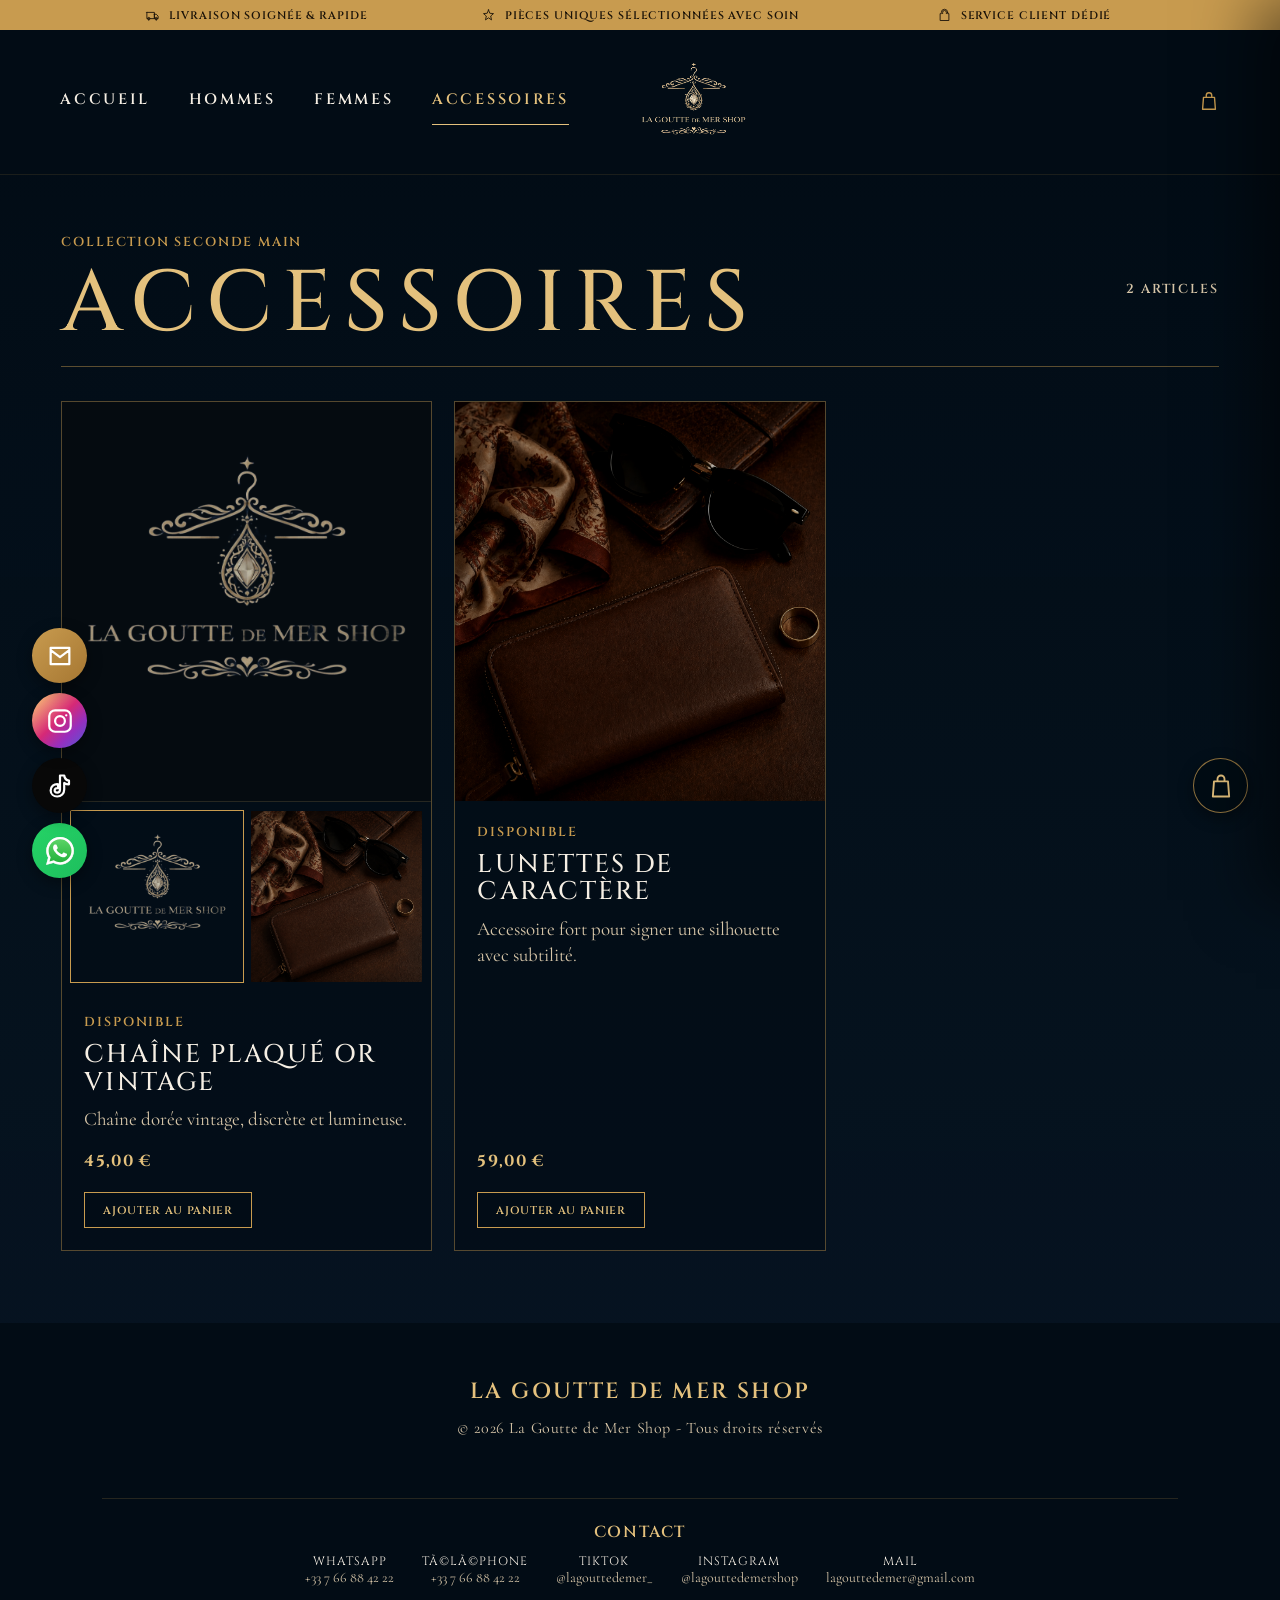
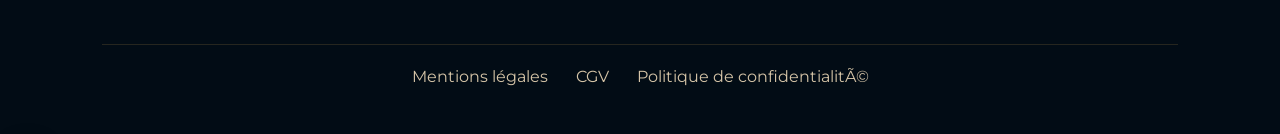
==== accessoires.html @ 593e8b9c "commit finale" ====
<!DOCTYPE html>
<html lang="fr">
<head>
    <meta charset="UTF-8">
    <meta name="viewport" content="width=device-width, initial-scale=1.0">
    <title>Accessoires vintage - La Goutte de Mer Shop</title>
    <meta name="description" content="Accessoires de seconde main et piÃ¨ces vintage sÃ©lectionnÃ©s par La Goutte de Mer Shop, friperie en ligne basÃ©e Ã  Seysses prÃ¨s de Toulouse.">
    <meta name="keywords" content="accessoires vintage Toulouse, accessoires seconde main, friperie accessoires Toulouse, friperie Seysses, bijoux vintage Toulouse">
    <meta property="og:title" content="Accessoires vintage prÃ¨s de Toulouse - La Goutte de Mer Shop">
    <meta property="og:description" content="Accessoires de seconde main et piÃ¨ces vintage disponibles en ligne prÃ¨s de Toulouse.">
    <meta property="og:type" content="website">
    <link rel="preconnect" href="https://fonts.googleapis.com">
    <link rel="preconnect" href="https://fonts.gstatic.com" crossorigin>
    <link href="https://fonts.googleapis.com/css2?family=Cinzel:wght@400;500;600;700&family=Cormorant+Garamond:wght@500;600;700&family=Montserrat:wght@400;500;600&display=swap" rel="stylesheet">
    <link rel="stylesheet" href="assets/css/styles.css?v=5">
</head>
<body>
    <div class="topbar" aria-label="Avantages boutique">
        <div class="topbar__item">
            <svg viewBox="0 0 24 24" aria-hidden="true"><path d="M3 7h12v10H3V7Zm12 3h3l3 3v4h-6v-7ZM6 19a2 2 0 1 0 0-4 2 2 0 0 0 0 4Zm12 0a2 2 0 1 0 0-4 2 2 0 0 0 0 4Z"/></svg>
            Livraison soignée & rapide
        </div>
        <div class="topbar__item">
            <svg viewBox="0 0 24 24" aria-hidden="true"><path d="M12 3l2.1 5.4L20 9l-4.5 3.8L16.8 19 12 15.7 7.2 19l1.3-6.2L4 9l5.9-.6L12 3Z"/></svg>
            Pièces uniques sélectionnées avec soin
        </div>
        <div class="topbar__item">
            <svg viewBox="0 0 24 24" aria-hidden="true"><path d="M17 7a5 5 0 0 0-10 0v2H5v11h14V9h-2V7Zm-8 2V7a3 3 0 0 1 6 0v2"/></svg>
            Service client dédié
        </div>
    </div>

    <header class="site-header"> 
        <nav class="main-nav" aria-label="Navigation principale">
            <a href="index.html">Accueil</a>
            <a href="hommes.html">Hommes</a>
            <a href="femmes.html">Femmes</a>
            <a href="accessoires.html" class="is-active">Accessoires</a>
        </nav>

        <a href="index.html" class="brand" aria-label="La Goutte de Mer Shop">
            <img src="assets/images/logo_fripperie1.png" alt="La Goutte de Mer Shop">
        </a>

        <div class="header-actions" aria-label="Actions">
            <a href="#" aria-label="Panier"><svg viewBox="0 0 24 24" aria-hidden="true"><path d="M6 8h12l1 13H5L6 8Zm3 0V6a3 3 0 0 1 6 0v2"/></svg></a>
        </div>
    </header>

    <main class="catalog-page">
        <section class="catalog-head">
            <p>Collection seconde main</p>
            <h1>Accessoires</h1>
            <span data-products-status>Chargement</span>
        </section>

        <section class="catalog-grid" data-products-grid data-category="accessoires" aria-label="Articles accessoires"></section>
    </main>

    <footer class="site-footer" id="footer">
        <section class="footer-band footer-band--brand">
            <h2>La Goutte de Mer Shop</h2>
            <p>© 2026 La Goutte de Mer Shop - Tous droits réservés</p>
        </section>
        <section class="footer-band">
            <h3>Contact</h3>
            <nav class="footer-contact" aria-label="Moyens de contact">
                <a href="https://wa.me/33766884222" target="_blank" rel="noopener"><span>WhatsApp</span><small>+33 7 66 88 42 22</small></a>
                <a href="tel:+33766884222"><span>TÃ©lÃ©phone</span><small>+33 7 66 88 42 22</small></a>
                <a href="https://www.tiktok.com/@lagouttedemer_" target="_blank" rel="noopener"><span>TikTok</span><small>@lagouttedemer_</small></a>
                <a href="https://www.instagram.com/lagouttedemershop/" target="_blank" rel="noopener"><span>Instagram</span><small>@lagouttedemershop</small></a>
                <a href="mailto:lagouttedemer@gmail.com"><span>Mail</span><small>lagouttedemer@gmail.com</small></a>
            </nav>
        </section>
        <nav class="footer-band footer-legal" aria-label="Liens légaux">
            <a href="mentions-legales.html">Mentions légales</a>
            <a href="cgv.html">CGV</a>
            <a href="confidentialite.html">Politique de confidentialitÃ©</a>
        </nav>
    </footer>

    <a href="https://wa.me/33766884222" class="floating-contact floating-contact--whatsapp" target="_blank" rel="noopener" aria-label="Contacter par WhatsApp"><img src="assets/images/whatsapp-icon.svg" alt=""></a>
    <a href="https://www.tiktok.com/@lagouttedemer_" class="floating-contact floating-contact--tiktok" target="_blank" rel="noopener" aria-label="Suivre sur TikTok"><svg viewBox="0 0 24 24" aria-hidden="true"><path d="M15.6 3c.3 2.4 1.6 4 4.1 4.4v3.2c-1.5 0-2.8-.4-4.1-1.2v5.6c0 3.4-2.5 6-6 6-3.2 0-5.6-2.2-5.6-5.2 0-3.4 2.8-5.7 6.4-5.3v3.4c-1.6-.4-3 .4-3 1.8 0 1.2 1 2 2.2 2 1.4 0 2.4-.9 2.4-2.7V3h3.6Z"/></svg></a>
    <a href="https://www.instagram.com/lagouttedemershop/" class="floating-contact floating-contact--instagram" target="_blank" rel="noopener" aria-label="Suivre sur Instagram"><svg viewBox="0 0 24 24" aria-hidden="true"><path d="M7.8 2.8h8.4a5 5 0 0 1 5 5v8.4a5 5 0 0 1-5 5H7.8a5 5 0 0 1-5-5V7.8a5 5 0 0 1 5-5Zm4.2 5a4.2 4.2 0 1 0 0 8.4 4.2 4.2 0 0 0 0-8.4Zm5.3-.7h.1"/></svg></a>
    <a href="mailto:lagouttedemer@gmail.com" class="floating-contact floating-contact--mail" aria-label="Envoyer un email"><svg viewBox="0 0 24 24" aria-hidden="true"><path d="M4 5h16v14H4V5Zm0 2 8 6 8-6"/></svg></a>
    <a href="tel:+33766884222" class="floating-contact floating-contact--call" aria-label="Appeler la boutique"><svg viewBox="0 0 24 24" aria-hidden="true"><path d="M6.6 10.8a15.1 15.1 0 0 0 6.6 6.6l2.2-2.2c.3-.3.7-.4 1.1-.3 1.2.4 2.4.6 3.7.6.6 0 1 .4 1 1V21c0 .6-.4 1-1 1C10.7 22 2 13.3 2 2c0-.6.4-1 1-1h3.5c.6 0 1 .4 1 1 0 1.3.2 2.5.6 3.7.1.4 0 .8-.3 1.1l-2.2 2.2Z"/></svg></a>
    <script>
        window.PRODUCTS_SOURCE_URL = "https://docs.google.com/spreadsheets/d/1tqC0MURptEfWWk4wJQWo8xMI-ToCadDEtjMugoOwTDQ/export?format=csv&gid=376933709";
    </script>
    <script src="assets/js/products.js?v=5"></script>
</body>
</html>
---- assets/css/styles.css ----
:root {
    --ink: #020c15;
    --ink-2: #061320;
    --ink-3: #0a1a2a;
    --gold: #c89b4f;
    --gold-soft: #e4c17d;
    --text: #f6efe4;
    --muted: #d6c5a8;
    --line: rgba(200, 155, 79, 0.45);
}

* {
    box-sizing: border-box;
}

html {
    scroll-behavior: smooth;
}

body {
    margin: 0;
    background: var(--ink);
    color: var(--text);
    font-family: "Montserrat", Arial, sans-serif;
}

img,
svg {
    display: block;
}

a {
    color: inherit;
}

.topbar {
    height: 30px;
    display: grid;
    grid-template-columns: repeat(3, 1fr);
    align-items: center;
    padding: 0 clamp(16px, 5vw, 70px);
    background: var(--gold);
    color: #1a1208;
    font-family: "Cinzel", Georgia, serif;
    font-size: 11px;
    font-weight: 600;
    letter-spacing: 0.08em;
    text-transform: uppercase;
}

.topbar__item {
    display: flex;
    align-items: center;
    justify-content: center;
    gap: 9px;
    white-space: nowrap;
}

.topbar svg {
    width: 15px;
    height: 15px;
    fill: none;
    stroke: currentColor;
    stroke-linecap: round;
    stroke-linejoin: round;
    stroke-width: 1.4;
}

.site-header {
    min-height: 126px;
    display: grid;
    grid-template-columns: 1fr auto 1fr;
    align-items: center;
    padding: 12px clamp(18px, 4.7vw, 62px) 14px;
    background: #020c15;
    border-bottom: 1px solid rgba(200, 155, 79, 0.12);
}

.brand {
    display: grid;
    place-items: center;
    text-decoration: none;
}

.brand img {
    width: 250px;
    height: 118px;
    object-fit: contain;
}

.main-nav {
    display: flex;
    align-items: center;
    gap: clamp(22px, 3vw, 42px);
}

.main-nav a,
.footer-column a {
    text-decoration: none;
}

.main-nav a {
    position: relative;
    color: var(--text);
    font-family: "Cinzel", Georgia, serif;
    font-size: clamp(13px, 1.18vw, 19px);
    font-weight: 600;
    letter-spacing: 0.18em;
    padding: 12px 0 15px;
    text-transform: uppercase;
    transition: color 180ms ease;
}

.main-nav a::after {
    content: "";
    position: absolute;
    left: 0;
    right: 0;
    bottom: 0;
    height: 1px;
    background: currentColor;
    transform: scaleX(0);
    transform-origin: left;
    transition: transform 220ms ease;
}

.main-nav a:hover,
.main-nav a.is-active {
    color: var(--gold-soft);
}

.main-nav a:hover::after,
.main-nav a.is-active::after {
    transform: scaleX(1);
}

.header-actions {
    display: flex;
    justify-self: end;
    gap: 21px;
}

.header-actions a {
    position: relative;
    width: 22px;
    height: 22px;
    color: var(--gold);
}

.header-cart-count {
    position: absolute;
    top: -12px;
    right: -13px;
    min-width: 18px;
    height: 18px;
    padding: 0 4px;
    border-radius: 999px;
    background: var(--gold);
    color: var(--ink);
    font-family: "Montserrat", Arial, sans-serif;
    font-size: 11px;
    font-weight: 700;
    line-height: 18px;
    text-align: center;
}

.header-actions svg,
.feature svg {
    width: 100%;
    height: 100%;
    fill: none;
    stroke: currentColor;
    stroke-linecap: round;
    stroke-linejoin: round;
    stroke-width: 1.5;
}

.hero {
    min-height: 470px;
    display: grid;
    align-items: center;
    padding: clamp(70px, 10vw, 130px) clamp(24px, 15vw, 250px);
    position: relative;
    isolation: isolate;
    overflow: hidden;
    border-bottom: 1px solid var(--line);
    background:
        linear-gradient(90deg, rgba(2, 10, 18, 0.88) 0%, rgba(2, 10, 18, 0.48) 47%, rgba(2, 10, 18, 0.08) 100%),
        url("../images/hero-sans-marque.png") center 45% / cover no-repeat;
}

.hero::after {
    content: "";
    position: absolute;
    inset: 0;
    z-index: -1;
    background:
        radial-gradient(circle at 73% 42%, rgba(200, 155, 79, 0.08), transparent 23%),
        linear-gradient(180deg, rgba(0, 0, 0, 0.1), rgba(0, 0, 0, 0.22));
}

.hero__copy {
    max-width: 520px;
    text-align: center;
}

.hero h1,
.section-heading h2,
.collection-card h3,
.story h2,
.mini-product h3,
.footer-column h2 {
    font-family: "Cinzel", "Cormorant Garamond", Georgia, serif;
    text-transform: uppercase;
}

.hero h1 {
    margin: 0;
    color: var(--gold-soft);
    font-size: clamp(35px, 4vw, 54px);
    line-height: 1.38;
    font-weight: 600;
    letter-spacing: 0.08em;
    text-shadow: 0 10px 30px rgba(0, 0, 0, 0.9);
}

.hero p {
    margin: 25px 0 0;
    color: var(--text);
    font-family: "Cormorant Garamond", Georgia, serif;
    font-size: 20px;
    font-weight: 600;
    line-height: 1.35;
    letter-spacing: 0.08em;
    text-transform: uppercase;
}

.button {
    display: inline-flex;
    align-items: center;
    justify-content: center;
    border: 1px solid var(--gold);
    background: rgba(2, 12, 21, 0.55);
    color: var(--gold-soft);
    font-family: "Cinzel", Georgia, serif;
    font-size: 13px;
    font-weight: 600;
    letter-spacing: 0.06em;
    line-height: 1;
    text-decoration: none;
    text-transform: uppercase;
    transition: background 180ms ease, color 180ms ease, transform 180ms ease;
}

.button:hover {
    background: var(--gold);
    color: var(--ink);
    transform: translateY(-1px);
}

.button--hero {
    min-width: 270px;
    min-height: 44px;
    margin-top: 38px;
}

.button--small {
    min-width: 132px;
    min-height: 36px;
    padding: 0 18px;
    font-size: 11px;
}

.collections,
.selection {
    padding: 22px clamp(18px, 4.7vw, 60px) 0;
    background: var(--ink-2);
}

.section-heading {
    display: grid;
    grid-template-columns: minmax(36px, 1fr) auto minmax(36px, 1fr);
    align-items: center;
    gap: 16px;
    width: min(450px, 100%);
    margin: 0 auto 22px;
    color: var(--gold-soft);
    text-align: center;
}

.section-heading span {
    height: 1px;
    background: linear-gradient(90deg, transparent, var(--line));
}

.section-heading span:last-child {
    background: linear-gradient(90deg, var(--line), transparent);
}

.section-heading h2 {
    margin: 0;
    font-size: clamp(19px, 2vw, 25px);
    font-weight: 500;
    letter-spacing: 0.1em;
}

.section-heading::after {
    content: "✦";
    grid-column: 2;
    margin-top: -10px;
    color: var(--gold);
    font-size: 12px;
    line-height: 1;
}

.collection-grid {
    display: grid;
    grid-template-columns: repeat(3, minmax(0, 1fr));
    gap: 11px;
}

.collection-card {
    height: clamp(250px, 24vw, 312px);
    position: relative;
    overflow: hidden;
    border: 1px solid rgba(200, 155, 79, 0.55);
    background: #050b10;
}

.collection-card > img {
    width: 100%;
    height: 100%;
    object-fit: cover;
    filter: brightness(0.58) saturate(0.76) contrast(1.08);
    transition: transform 450ms ease, filter 450ms ease;
}

.collection-card:hover > img {
    transform: scale(1.04);
    filter: brightness(0.5) saturate(0.88) contrast(1.12);
}

.collection-card__content {
    position: absolute;
    inset: 0;
    display: grid;
    place-items: center;
    align-content: center;
    gap: 16px;
    padding: 24px;
    text-align: center;
}

.collection-card__content img {
    width: 88px;
    height: 76px;
    object-fit: contain;
    margin-bottom: -6px;
    opacity: 0.88;
    filter: drop-shadow(0 10px 18px rgba(0, 0, 0, 0.7));
}

.collection-card h3 {
    margin: 0;
    color: var(--gold-soft);
    font-size: clamp(25px, 2.5vw, 33px);
    font-weight: 500;
    letter-spacing: 0.08em;
}

.selection {
    padding-top: 20px;
    padding-bottom: 28px;
}

.product-strip {
    display: grid;
    grid-template-columns: repeat(6, minmax(0, 1fr));
    gap: 5px;
}

.mini-product {
    min-width: 0;
    text-align: center;
}

.mini-product a {
    display: block;
    color: inherit;
    text-decoration: none;
}

.mini-product img {
    width: 100%;
    aspect-ratio: 1 / 1.2;
    object-fit: cover;
    border: 1px solid rgba(200, 155, 79, 0.42);
    filter: brightness(0.64) saturate(0.78) contrast(1.04);
}

.mini-product--silk img {
    object-position: 76% 50%;
}

.mini-product--bag img {
    object-position: 68% 62%;
}

.mini-product--watch img {
    object-position: 72% 54%;
}

.mini-product--pull img {
    object-position: 52% 36%;
}

.mini-product--chain img {
    object-fit: contain;
    padding: 18px;
    background: #090f12;
}

.mini-product h3 {
    min-height: 38px;
    margin: 13px auto 5px;
    max-width: 160px;
    color: var(--text);
    font-size: 13px;
    font-weight: 500;
    line-height: 1.15;
    letter-spacing: 0.08em;
}

.mini-product p {
    margin: 0;
    color: var(--gold-soft);
    font-family: "Cinzel", Georgia, serif;
    font-size: 12px;
    font-weight: 600;
}

.mini-product__cart {
    width: calc(100% - 34px);
    margin: 14px 17px 17px;
    cursor: pointer;
}

.price {
    display: flex;
    align-items: baseline;
    gap: 9px;
}

.mini-product .price {
    justify-content: center;
}

.price__old {
    color: rgba(246, 239, 228, 0.64);
    text-decoration: line-through;
    text-decoration-thickness: 1px;
}

.price__new {
    color: var(--gold-soft);
}

.story {
    display: grid;
    grid-template-columns: 1fr 1fr;
    min-height: 255px;
    border-top: 1px solid var(--line);
    border-bottom: 1px solid var(--line);
    background: var(--ink);
}

.story__image {
    display: grid;
    place-items: center;
    padding: 44px;
    position: relative;
    overflow: hidden;
    background:
        linear-gradient(90deg, rgba(2, 12, 21, 0.18), rgba(2, 12, 21, 0.5)),
        url("../images/ocean-story-bg.png") center / cover no-repeat;
}

.story__image img {
    width: min(320px, 54%);
    height: auto;
    object-fit: contain;
    filter: drop-shadow(0 14px 24px rgba(0, 0, 0, 0.62));
}

.story__content {
    padding: clamp(34px, 4vw, 56px) clamp(28px, 5vw, 64px);
    border-left: 1px solid var(--line);
}

.story h2 {
    margin: 0 0 18px;
    color: var(--gold-soft);
    font-size: clamp(24px, 2.7vw, 32px);
    font-weight: 500;
    line-height: 1.2;
    letter-spacing: 0.07em;
}

.story p {
    max-width: 540px;
    margin: 0 0 9px;
    color: var(--text);
    font-family: "Cormorant Garamond", Georgia, serif;
    font-size: 18px;
    line-height: 1.25;
}

.story .button {
    margin-top: 18px;
}

.seo-local {
    padding: 42px clamp(18px, 7vw, 96px);
    border-top: 1px solid rgba(200, 155, 79, 0.16);
    border-bottom: 1px solid rgba(200, 155, 79, 0.16);
    background: rgba(2, 12, 21, 0.88);
    color: var(--muted);
    text-align: center;
}

.seo-local--catalog {
    margin: 0 0 28px;
    padding: 26px clamp(18px, 5vw, 82px);
    border: 1px solid rgba(200, 155, 79, 0.2);
}

.seo-local h2 {
    margin: 0 auto 14px;
    max-width: 860px;
    color: var(--gold-soft);
    font-family: "Cinzel", Georgia, serif;
    font-size: clamp(20px, 2.4vw, 30px);
    font-weight: 500;
    letter-spacing: 0.08em;
    line-height: 1.2;
    text-transform: uppercase;
}

.seo-local p {
    max-width: 900px;
    margin: 0 auto 10px;
    font-family: "Cormorant Garamond", Georgia, serif;
    font-size: 19px;
    line-height: 1.45;
}

.seo-local p:last-child {
    margin-bottom: 0;
}

.features {
    display: grid;
    grid-template-columns: repeat(4, minmax(0, 1fr));
    border-bottom: 1px solid var(--line);
    background: var(--ink-2);
}

.feature {
    display: grid;
    grid-template-columns: 34px 1fr;
    align-items: center;
    gap: 18px;
    min-height: 82px;
    padding: 16px clamp(18px, 4vw, 52px);
    border-right: 1px solid rgba(200, 155, 79, 0.28);
}

.feature:last-child {
    border-right: 0;
}

.feature svg {
    color: var(--gold);
}

.feature h3 {
    margin: 0;
    color: var(--gold-soft);
    font-family: "Cinzel", Georgia, serif;
    font-size: 13px;
    font-weight: 500;
    line-height: 1.2;
    letter-spacing: 0.07em;
    text-transform: uppercase;
}

.site-footer {
    display: grid;
    grid-template-columns: 1.5fr 1fr 1fr 1fr;
    gap: 36px;
    padding: 32px clamp(24px, 8vw, 108px) 26px;
    background: #020c15;
}

.footer-brand img {
    width: 205px;
    height: 150px;
    object-fit: contain;
}

.footer-column {
    display: flex;
    flex-direction: column;
    align-items: flex-start;
    gap: 8px;
}

.footer-column h2 {
    margin: 0 0 10px;
    color: var(--gold-soft);
    font-size: 14px;
    font-weight: 600;
    letter-spacing: 0.08em;
}

.footer-column a {
    color: var(--text);
    font-family: "Cormorant Garamond", Georgia, serif;
    font-size: 14px;
    letter-spacing: 0.06em;
    text-transform: uppercase;
}

.footer-column a:hover {
    color: var(--gold-soft);
}

.footer-social div {
    display: flex;
    gap: 20px;
}

.footer-social a {
    color: var(--gold);
    font-family: "Montserrat", Arial, sans-serif;
    font-weight: 700;
}

.copyright {
    grid-column: 1 / -1;
    margin: 6px 0 0;
    color: rgba(246, 239, 228, 0.72);
    font-family: "Cormorant Garamond", Georgia, serif;
    font-size: 13px;
    letter-spacing: 0.08em;
    text-align: center;
    text-transform: uppercase;
}

.footer-band {
    grid-column: 1 / -1;
    padding: 22px clamp(20px, 5vw, 72px);
    border-top: 1px solid rgba(200, 155, 79, 0.18);
    text-align: center;
}

.footer-band--brand {
    border-top: 0;
}

.site-footer h2,
.site-footer h3 {
    margin: 0 0 10px;
    color: var(--gold-soft);
    font-family: "Cinzel", Georgia, serif;
    font-size: 22px;
    font-weight: 600;
    letter-spacing: 0.1em;
    text-transform: uppercase;
}

.site-footer h3 {
    font-size: 16px;
}

.site-footer p {
    max-width: 820px;
    margin: 0 auto;
    color: var(--muted);
    font-family: "Cormorant Garamond", Georgia, serif;
    font-size: 16px;
    line-height: 1.5;
    letter-spacing: 0.04em;
}

.footer-contact,
.footer-legal {
    display: flex;
    justify-content: center;
    flex-wrap: wrap;
    gap: 12px 28px;
}

.footer-contact a,
.footer-legal a {
    color: var(--muted);
    text-decoration: none;
}

.footer-contact span {
    display: block;
    color: var(--text);
    font-family: "Cinzel", Georgia, serif;
    font-size: 12px;
    letter-spacing: 0.08em;
    text-transform: uppercase;
}

.footer-contact small {
    display: block;
    color: var(--muted);
    font-family: "Cormorant Garamond", Georgia, serif;
    font-size: 14px;
}

.catalog-page {
    min-height: 620px;
    padding: 58px clamp(18px, 4.8vw, 70px) 72px;
    background:
        linear-gradient(180deg, rgba(2, 12, 21, 0.94), rgba(6, 19, 32, 0.98)),
        var(--ink-2);
}

.catalog-head {
    display: grid;
    grid-template-columns: 1fr auto;
    align-items: end;
    gap: 14px 24px;
    margin: 0 auto 34px;
    padding-bottom: 22px;
    border-bottom: 1px solid var(--line);
}

.catalog-head p,
.catalog-head span,
.catalog-card__status {
    margin: 0;
    color: var(--gold);
    font-family: "Cinzel", Georgia, serif;
    font-size: 13px;
    font-weight: 600;
    letter-spacing: 0.14em;
    text-transform: uppercase;
}

.catalog-head h1 {
    grid-column: 1;
    margin: 0;
    color: var(--gold-soft);
    font-family: "Cinzel", Georgia, serif;
    font-size: clamp(40px, 7vw, 86px);
    font-weight: 500;
    letter-spacing: 0.12em;
    line-height: 0.92;
    text-transform: uppercase;
}

.catalog-head span {
    grid-row: 1 / span 2;
    grid-column: 2;
    align-self: center;
    color: var(--muted);
}

.catalog-grid {
    display: grid;
    grid-template-columns: repeat(3, minmax(0, 1fr));
    gap: 22px;
}

.catalog-card {
    display: flex;
    min-width: 0;
    flex-direction: column;
    border: 1px solid rgba(200, 155, 79, 0.42);
    background: rgba(2, 12, 21, 0.64);
}

.catalog-card__media {
    background: #050b10;
}

.catalog-card__image {
    width: 100%;
    aspect-ratio: 1 / 1.08;
    object-fit: cover;
    filter: brightness(0.74) saturate(0.84) contrast(1.06);
}

.catalog-card__thumbs {
    display: grid;
    grid-template-columns: repeat(auto-fit, minmax(54px, 1fr));
    gap: 6px;
    padding: 8px;
    border-top: 1px solid rgba(200, 155, 79, 0.18);
}

.catalog-card__thumb {
    padding: 0;
    border: 1px solid transparent;
    background: transparent;
    cursor: pointer;
}

.catalog-card__thumb.is-active {
    border-color: var(--gold);
}

.catalog-card__thumb img {
    width: 100%;
    aspect-ratio: 1;
    object-fit: cover;
    filter: brightness(0.8) saturate(0.8);
}

.catalog-card__content {
    display: flex;
    flex: 1;
    flex-direction: column;
    align-items: flex-start;
    padding: 22px;
}

.catalog-card h2 {
    margin: 10px 0 10px;
    color: var(--text);
    font-family: "Cinzel", Georgia, serif;
    font-size: clamp(20px, 2vw, 29px);
    font-weight: 500;
    letter-spacing: 0.08em;
    line-height: 1.08;
    text-transform: uppercase;
}

.catalog-card p:not(.catalog-card__status):not(.price) {
    margin: 0 0 18px;
    color: var(--muted);
    font-family: "Cormorant Garamond", Georgia, serif;
    font-size: 19px;
    line-height: 1.35;
}

.catalog-card__price {
    margin: auto 0 20px;
    color: var(--gold-soft);
    font-family: "Cinzel", Georgia, serif;
    font-size: 16px;
    font-weight: 700;
    letter-spacing: 0.08em;
}

.catalog-card__cart {
    cursor: pointer;
}

.catalog-empty {
    grid-column: 1 / -1;
    margin: 0;
    padding: 60px 20px;
    border: 1px solid var(--line);
    color: var(--muted);
    font-family: "Cormorant Garamond", Georgia, serif;
    font-size: 22px;
    text-align: center;
}

.legal-page {
    padding: 58px clamp(18px, 5vw, 82px) 74px;
    background:
        linear-gradient(180deg, rgba(2, 12, 21, 0.96), rgba(6, 19, 32, 0.99)),
        var(--ink-2);
}

.legal-head {
    max-width: 980px;
    margin: 0 auto 30px;
    padding-bottom: 22px;
    border-bottom: 1px solid var(--line);
}

.legal-head p {
    margin: 0 0 12px;
    color: var(--gold);
    font-family: "Cinzel", Georgia, serif;
    font-size: 13px;
    font-weight: 600;
    letter-spacing: 0.16em;
    text-transform: uppercase;
}

.legal-head h1 {
    margin: 0;
    color: var(--gold-soft);
    font-family: "Cinzel", Georgia, serif;
    font-size: clamp(34px, 5vw, 66px);
    font-weight: 500;
    letter-spacing: 0.1em;
    line-height: 1;
    text-transform: uppercase;
}

.legal-content {
    max-width: 980px;
    margin: 0 auto;
    color: var(--text);
}

.legal-content h2 {
    margin: 34px 0 10px;
    color: var(--gold-soft);
    font-family: "Cinzel", Georgia, serif;
    font-size: 20px;
    font-weight: 600;
    letter-spacing: 0.08em;
    text-transform: uppercase;
}

.legal-content p,
.legal-content li {
    color: var(--muted);
    font-family: "Cormorant Garamond", Georgia, serif;
    font-size: 20px;
    line-height: 1.48;
}

.legal-content p {
    margin: 0 0 12px;
}

.legal-content ul {
    margin: 0 0 16px;
    padding-left: 22px;
}

.legal-content a {
    color: var(--gold-soft);
}

.legal-note {
    padding: 16px 18px;
    border: 1px solid rgba(200, 155, 79, 0.34);
    background: rgba(200, 155, 79, 0.07);
}

.back-top {
    position: fixed;
    right: 38px;
    bottom: 26px;
    width: 42px;
    height: 42px;
    display: grid;
    place-items: center;
    border-radius: 50%;
    background: var(--gold);
    color: var(--ink);
    font-size: 20px;
    line-height: 1;
    text-decoration: none;
    box-shadow: 0 12px 22px rgba(0, 0, 0, 0.35);
}

.collection-hero {
    min-height: 420px;
    display: flex;
    align-items: center;
    justify-content: center;
    position: relative;
    isolation: isolate;
    background-position: center;
    background-size: cover;
}

.collection-hero::before {
    content: "";
    position: absolute;
    inset: 0;
    z-index: -1;
    background: linear-gradient(180deg, rgba(0, 10, 22, 0.34), rgba(0, 10, 22, 0.76));
}

.collection-hero--hommes {
    background-image: url("../images/hommes.jpg");
}

.collection-hero--femmes {
    background-image: url("../images/femmes-sans-marque.png");
    background-position: center 40%;
}

.collection-hero--accessoires {
    background-image: url("../images/accessoires-sans-marque.png");
    background-position: center 58%;
}

.collection-hero__content {
    width: min(760px, calc(100% - 40px));
    padding-top: 32px;
    text-align: center;
}

.collection-hero__content p,
.product-card__tag {
    margin: 0;
    color: var(--gold);
    font-family: "Cormorant Garamond", Georgia, serif;
    font-size: 18px;
    font-weight: 700;
    letter-spacing: 0.16em;
    text-transform: uppercase;
}

.collection-hero h1 {
    margin: 10px 0 0;
    color: var(--text);
    font-family: "Cinzel", Georgia, serif;
    font-size: clamp(48px, 8vw, 86px);
    line-height: 0.95;
    letter-spacing: 0.13em;
    text-transform: uppercase;
    text-shadow: 0 12px 32px rgba(0, 0, 0, 0.75);
}

.collection-intro {
    padding: 42px 20px 34px;
    text-align: center;
    background: var(--ink);
}

.collection-intro h2 {
    margin: 0;
    color: var(--gold);
    font-family: "Cinzel", Georgia, serif;
    font-size: clamp(27px, 3vw, 38px);
    letter-spacing: 0.09em;
    text-transform: uppercase;
}

.collection-intro p {
    max-width: 690px;
    margin: 12px auto 0;
    color: #f1e8dc;
    font-family: "Cormorant Garamond", Georgia, serif;
    font-size: 22px;
    line-height: 1.35;
}

.separator-luxe {
    position: relative;
    width: 126px;
    height: 1px;
    margin: 14px auto 10px;
    background: linear-gradient(90deg, transparent, var(--gold), transparent);
}

.separator-luxe::after {
    content: "✦";
    position: absolute;
    left: 50%;
    top: 50%;
    color: var(--gold);
    background: var(--ink);
    font-size: 12px;
    line-height: 1;
    padding: 0 6px;
    transform: translate(-50%, -50%);
}

.product-grid {
    display: grid;
    grid-template-columns: repeat(3, minmax(0, 1fr));
    gap: 18px;
    padding: 10px clamp(20px, 3vw, 42px) 56px;
    background: linear-gradient(180deg, var(--ink), var(--ink-2));
}

.product-card {
    min-height: 520px;
    display: flex;
    flex-direction: column;
    overflow: hidden;
    border: 1px solid rgba(200, 155, 79, 0.45);
    background: #061525;
}

.product-card img {
    width: 100%;
    height: 310px;
    object-fit: cover;
    filter: saturate(0.85) contrast(1.04) brightness(0.82);
}

.product-card__content {
    flex: 1;
    display: flex;
    flex-direction: column;
    align-items: flex-start;
    padding: 24px;
}

.product-card h3 {
    margin: 10px 0 8px;
    color: var(--text);
    font-family: "Cinzel", Georgia, serif;
    font-size: 30px;
    line-height: 1;
    letter-spacing: 0.06em;
    text-transform: uppercase;
}

.product-card p:not(.product-card__tag) {
    margin: 0 0 24px;
    color: var(--muted);
    font-family: "Cormorant Garamond", Georgia, serif;
    font-size: 20px;
    line-height: 1.35;
}

.product-card .button {
    margin-top: auto;
}

.product-card--empty {
    justify-content: center;
    background:
        linear-gradient(135deg, rgba(200, 155, 79, 0.08), rgba(0, 15, 32, 0.9)),
        #061525;
}

.product-card--empty .product-card__content {
    justify-content: center;
}

.floating-contact {
    position: fixed;
    z-index: 30;
    width: 55px;
    height: 55px;
    display: inline-flex;
    align-items: center;
    justify-content: center;
    border-radius: 50%;
    color: #fff;
    text-decoration: none;
    box-shadow: 0 5px 15px rgba(0, 0, 0, 0.4);
    transition: all 0.3s ease;
}

.floating-contact:hover {
    transform: translateY(-5px) scale(1.05);
    box-shadow: 0 10px 25px rgba(0, 0, 0, 0.6);
}

.floating-contact svg {
    width: 28px;
    height: 28px;
    fill: none;
    stroke: currentColor;
    stroke-linecap: round;
    stroke-linejoin: round;
    stroke-width: 1.9;
}

.floating-contact img {
    width: 28px;
    height: 28px;
}

.floating-contact--whatsapp {
    left: 32px;
    bottom: 22px;
    background: linear-gradient(135deg, #25d366, #1ebe5d);
}

/* .floating-contact--call {
    right: 32px;
    bottom: 22px;
    background: var(--gold);
} */

.floating-contact--tiktok,
.floating-contact--instagram,
.floating-contact--mail {
    left: 32px;
}

.floating-contact--tiktok {
    bottom: 87px;
    background: #080808;
}

.floating-contact--instagram {
    bottom: 152px;
    background: linear-gradient(135deg, #feda75, #d62976 48%, #962fbf 72%, #4f5bd5);
}

.floating-contact--mail {
    bottom: 217px;
    background: linear-gradient(135deg, var(--gold), #a67732);
}

.cart-floating-button {
    position: fixed;
    right: 32px;
    bottom: 87px;
    z-index: 92;
    display: flex;
    align-items: center;
    justify-content: center;
    width: 55px;
    height: 55px;
    border: 1px solid rgba(200, 155, 79, 0.72);
    border-radius: 50%;
    background: rgba(2, 12, 21, 0.94);
    color: var(--gold-soft);
    cursor: pointer;
    box-shadow: 0 5px 15px rgba(0, 0, 0, 0.4);
    transition: all 0.3s ease;
}

.cart-floating-button:hover {
    transform: translateY(-5px) scale(1.05);
    box-shadow: 0 10px 25px rgba(0, 0, 0, 0.6);
}

.cart-floating-button svg {
    width: 28px;
    height: 28px;
    fill: none;
    stroke: currentColor;
    stroke-linecap: round;
    stroke-linejoin: round;
    stroke-width: 1.6;
}

.cart-floating-button span {
    position: absolute;
    top: -7px;
    right: -7px;
    min-width: 20px;
    height: 20px;
    padding: 0 5px;
    border-radius: 999px;
    background: var(--gold);
    color: var(--ink);
    font-family: "Montserrat", Arial, sans-serif;
    font-size: 11px;
    font-weight: 700;
    line-height: 20px;
}

.cart-backdrop {
    position: fixed;
    inset: 0;
    z-index: 110;
    background: rgba(0, 0, 0, 0.58);
    opacity: 0;
    pointer-events: none;
    transition: opacity 180ms ease;
}

.cart-panel {
    position: fixed;
    top: 0;
    right: 0;
    z-index: 111;
    display: flex;
    flex-direction: column;
    width: min(430px, 100%);
    height: 100vh;
    border-left: 1px solid rgba(200, 155, 79, 0.42);
    background: rgba(2, 12, 21, 0.98);
    box-shadow: -24px 0 60px rgba(0, 0, 0, 0.5);
    transform: translateX(100%);
    transition: transform 220ms ease;
}

.cart-is-open .cart-backdrop {
    opacity: 1;
    pointer-events: auto;
}

.cart-is-open .cart-panel {
    transform: translateX(0);
}

.cart-panel__head,
.cart-panel__footer {
    padding: 22px;
    border-color: rgba(200, 155, 79, 0.22);
}

.cart-panel__head {
    display: flex;
    align-items: center;
    justify-content: space-between;
    border-bottom: 1px solid rgba(200, 155, 79, 0.22);
}

.cart-panel__head h2 {
    margin: 0;
    color: var(--gold-soft);
    font-family: "Cinzel", Georgia, serif;
    font-size: 28px;
    font-weight: 500;
    letter-spacing: 0.08em;
    text-transform: uppercase;
}

.cart-panel__head button,
.cart-item button {
    border: 1px solid rgba(200, 155, 79, 0.38);
    border-radius: 50%;
    background: transparent;
    color: var(--gold-soft);
    cursor: pointer;
}

.cart-panel__head button {
    width: 38px;
    height: 38px;
    font-size: 24px;
    line-height: 1;
}

.cart-panel__items {
    flex: 1;
    overflow-y: auto;
    padding: 10px 22px;
}

.cart-empty {
    margin: 42px 0;
    color: var(--muted);
    font-family: "Cormorant Garamond", Georgia, serif;
    font-size: 21px;
    text-align: center;
}

.cart-item {
    display: grid;
    grid-template-columns: 72px 1fr 34px;
    gap: 14px;
    padding: 16px 0;
    border-bottom: 1px solid rgba(200, 155, 79, 0.18);
}

.cart-item img,
.cart-item__placeholder {
    width: 72px;
    height: 92px;
    object-fit: cover;
    background: var(--ink-3);
}

.cart-item h3 {
    margin: 0 0 7px;
    color: var(--text);
    font-family: "Cinzel", Georgia, serif;
    font-size: 14px;
    font-weight: 500;
    letter-spacing: 0.06em;
    line-height: 1.25;
    text-transform: uppercase;
}

.cart-item p {
    margin: 0 0 8px;
    color: var(--muted);
    font-size: 12px;
}

.cart-item strong {
    color: var(--gold-soft);
    font-family: "Cinzel", Georgia, serif;
    font-size: 13px;
}

.cart-item button {
    width: 32px;
    height: 32px;
    font-size: 20px;
}

.cart-panel__footer {
    border-top: 1px solid rgba(200, 155, 79, 0.22);
}

.cart-panel__total {
    display: flex;
    align-items: center;
    justify-content: space-between;
    margin-bottom: 14px;
    color: var(--text);
    font-family: "Cinzel", Georgia, serif;
    letter-spacing: 0.06em;
    text-transform: uppercase;
}

.cart-panel__total strong {
    color: var(--gold-soft);
}

.cart-panel__actions {
    display: grid;
    grid-template-columns: 1fr 1fr;
    gap: 10px;
}

.cart-panel__actions button,
.cart-panel__actions a {
    min-height: 42px;
    border: 1px solid var(--gold);
    color: var(--gold-soft);
    font-family: "Cinzel", Georgia, serif;
    font-size: 12px;
    font-weight: 600;
    letter-spacing: 0.06em;
    text-align: center;
    text-decoration: none;
    text-transform: uppercase;
}

.cart-panel__actions button {
    background: transparent;
    cursor: pointer;
}

.cart-panel__actions a {
    display: flex;
    align-items: center;
    justify-content: center;
    background: var(--gold);
    color: var(--ink);
}

.cart-panel__actions button:disabled,
.cart-panel__actions a[aria-disabled="true"] {
    opacity: 0.45;
    pointer-events: none;
}

@media (max-width: 1040px) {
    .site-header {
        grid-template-columns: 1fr;
        gap: 10px;
    }

    .brand {
        order: -1;
    }

    .main-nav,
    .header-actions {
        justify-self: center;
    }

    .hero {
        padding-inline: 32px;
    }

    .collection-grid,
    .product-grid,
    .catalog-grid {
        grid-template-columns: 1fr;
    }

    .product-strip {
        grid-template-columns: repeat(3, minmax(0, 1fr));
        gap: 14px;
    }

    .features {
        grid-template-columns: repeat(2, minmax(0, 1fr));
    }

    .feature:nth-child(2) {
        border-right: 0;
    }

    .site-footer {
        grid-template-columns: 1fr 1fr;
    }
}

@media (max-width: 720px) {
    .topbar {
        grid-template-columns: 1fr;
        min-height: 38px;
        height: auto;
        padding-top: 4px;
        padding-bottom: 5px;
        overflow: visible;
    }

    .topbar__item:nth-child(n+2) {
        display: none;
    }

    .topbar__item {
        line-height: 1.25;
    }

    .site-header {
        min-height: 148px;
        padding: 12px 16px;
    }

    .brand img {
        width: 128px;
        height: 78px;
    }

    .main-nav {
        width: 100%;
        justify-content: flex-start;
        gap: 18px;
        overflow-x: auto;
        scrollbar-width: none;
    }

    .main-nav a {
        flex: 0 0 auto;
        font-size: 12px;
        letter-spacing: 0.12em;
    }

    .header-actions {
        display: none;
    }

    /* .floating-contact--call {
        right: max(32px, env(safe-area-inset-right));
    } */

    .cart-floating-button {
        right: max(32px, env(safe-area-inset-right));
        bottom: 87px;
    }

    .hero {
        min-height: 510px;
        padding: 52px 20px;
        background-position: 60% center;
    }

    .hero__copy {
        margin-inline: auto;
    }

    .hero p {
        font-size: 17px;
    }

    .collections,
    .selection {
        padding-inline: 16px;
    }

    .collection-card {
        height: 250px;
    }

    .product-strip {
        grid-template-columns: repeat(2, minmax(0, 1fr));
    }

    .story,
    .features,
    .site-footer {
        grid-template-columns: 1fr;
    }

    .story__content,
    .feature {
        border-left: 0;
        border-right: 0;
    }

    .feature {
        border-bottom: 1px solid rgba(200, 155, 79, 0.22);
    }

    .footer-brand img {
        margin-inline: auto;
    }

    .footer-column {
        align-items: center;
        text-align: center;
    }

    .back-top {
        right: 16px;
        bottom: 16px;
    }

    .catalog-page {
        padding: 42px 16px 58px;
    }

    .legal-page {
        padding: 42px 16px 58px;
    }

    .catalog-head {
        grid-template-columns: 1fr;
    }

    .catalog-head span {
        grid-column: 1;
        grid-row: auto;
        justify-self: start;
    }
}
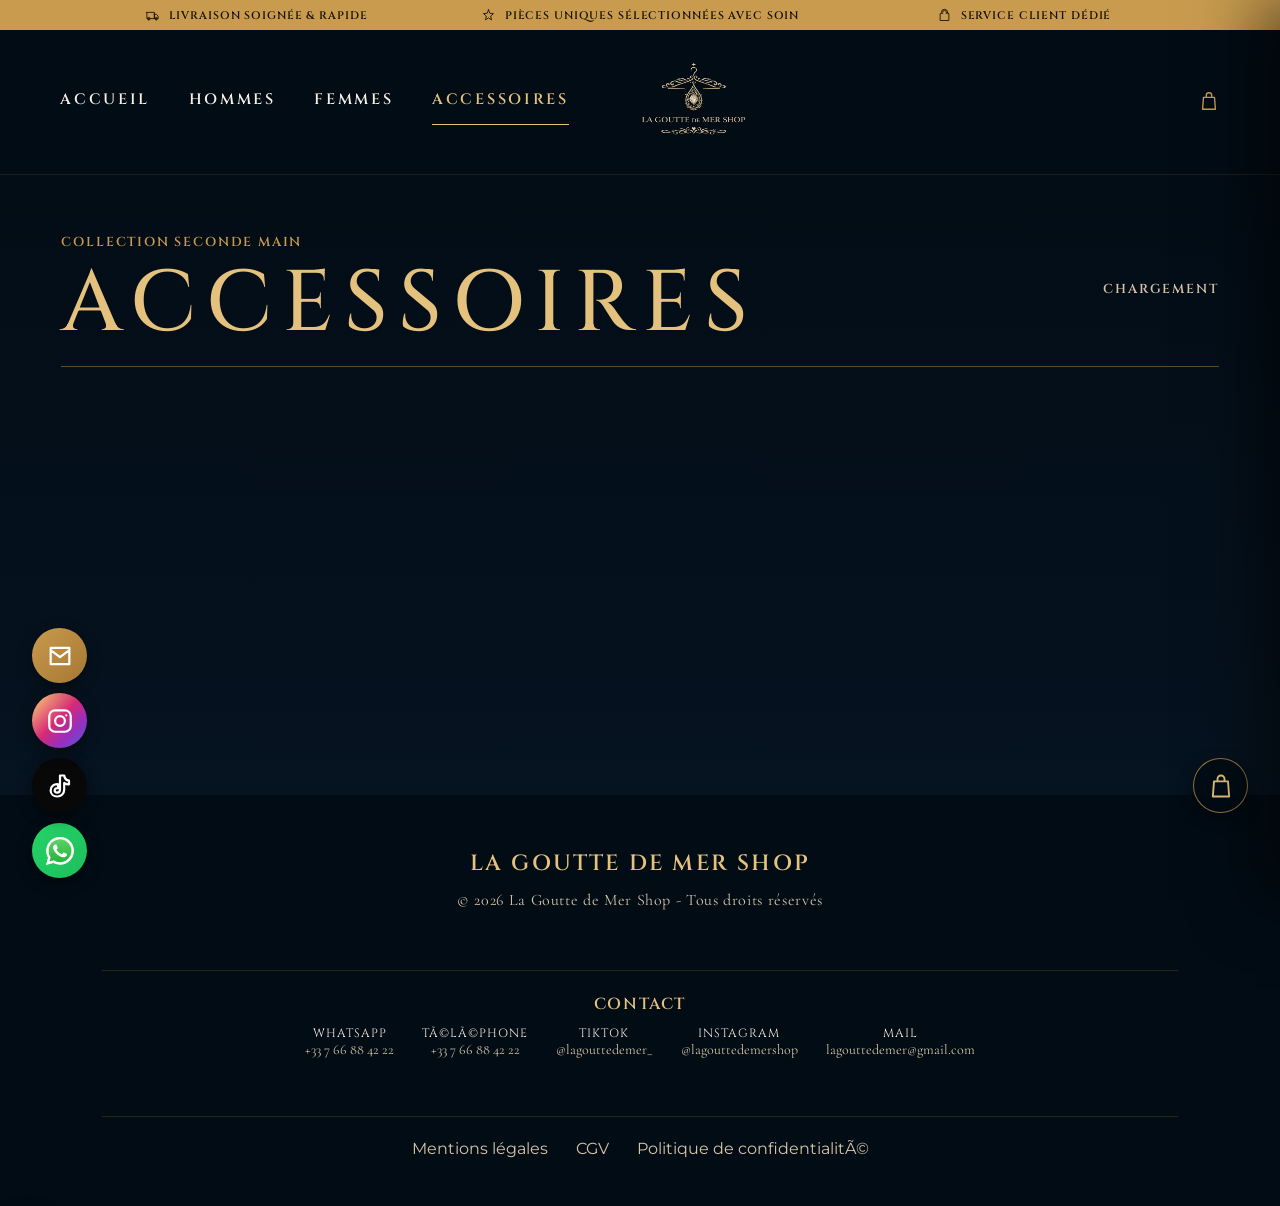
==== commit f3b9c4a2: "v6" ====
--- a/accessoires.html
+++ b/accessoires.html
@@ -87,6 +87,6 @@
     <script>
         window.PRODUCTS_SOURCE_URL = "https://docs.google.com/spreadsheets/d/1tqC0MURptEfWWk4wJQWo8xMI-ToCadDEtjMugoOwTDQ/export?format=csv&gid=376933709";
     </script>
-    <script src="assets/js/products.js?v=5"></script>
+    <script src="assets/js/products.js?v=6"></script>
 </body>
 </html>
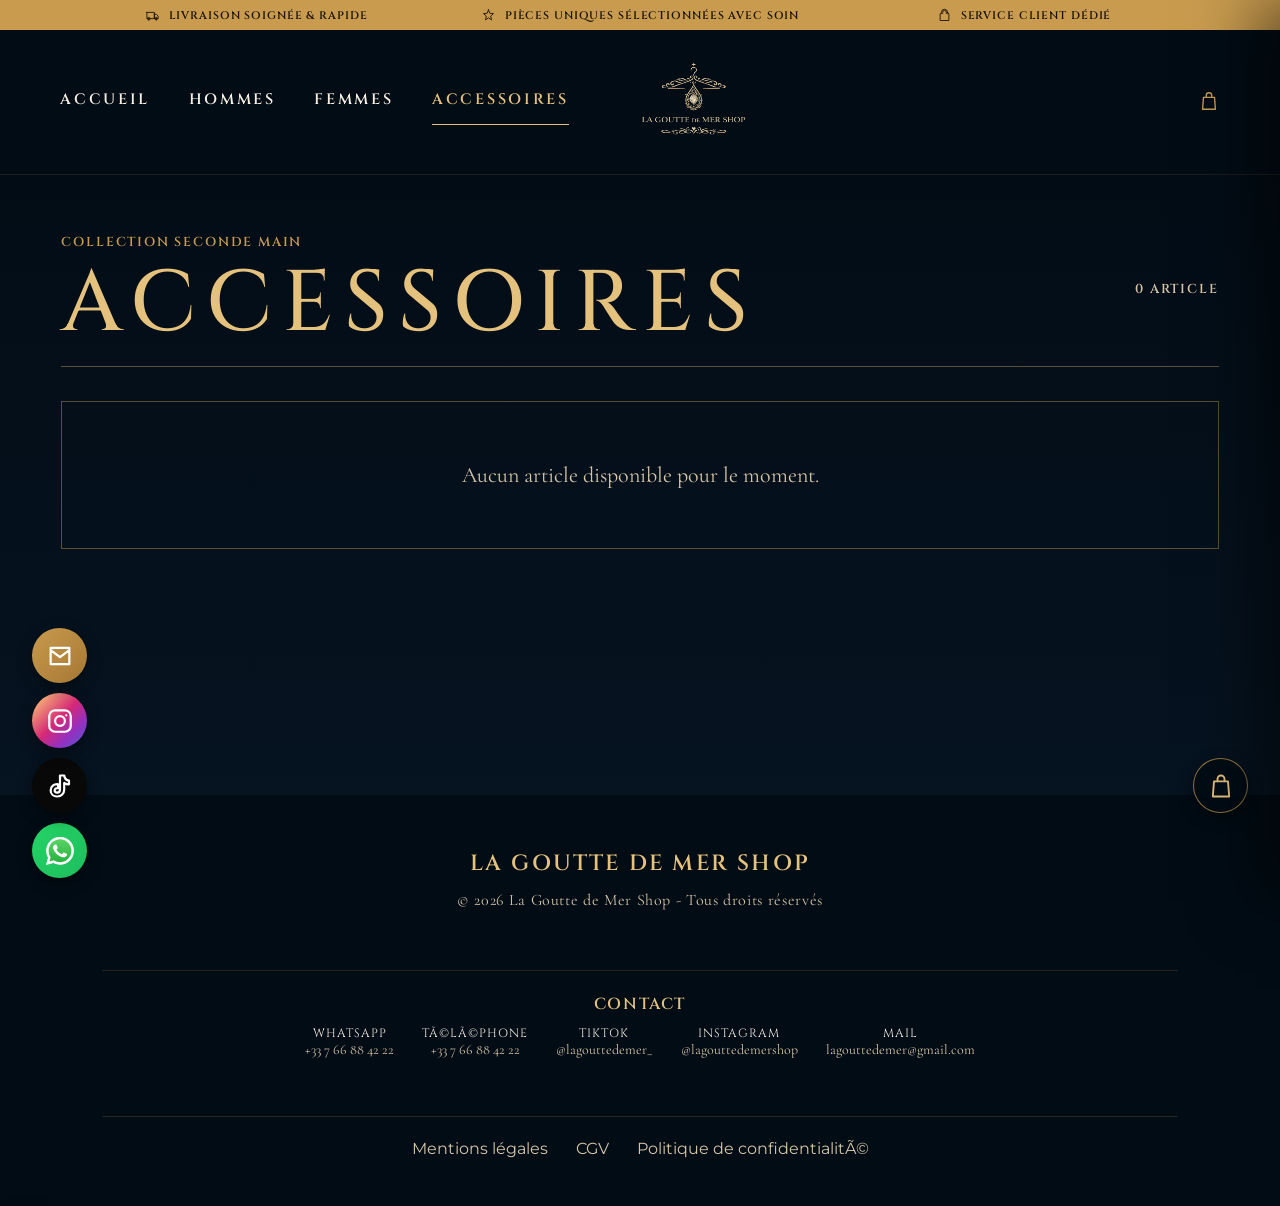
==== commit e483c222: "fallback final" ====
--- a/accessoires.html
+++ b/accessoires.html
@@ -87,6 +87,6 @@
     <script>
         window.PRODUCTS_SOURCE_URL = "https://docs.google.com/spreadsheets/d/1tqC0MURptEfWWk4wJQWo8xMI-ToCadDEtjMugoOwTDQ/export?format=csv&gid=376933709";
     </script>
-    <script src="assets/js/products.js?v=6"></script>
+    <script src="assets/js/products.js?v=7"></script>
 </body>
 </html>
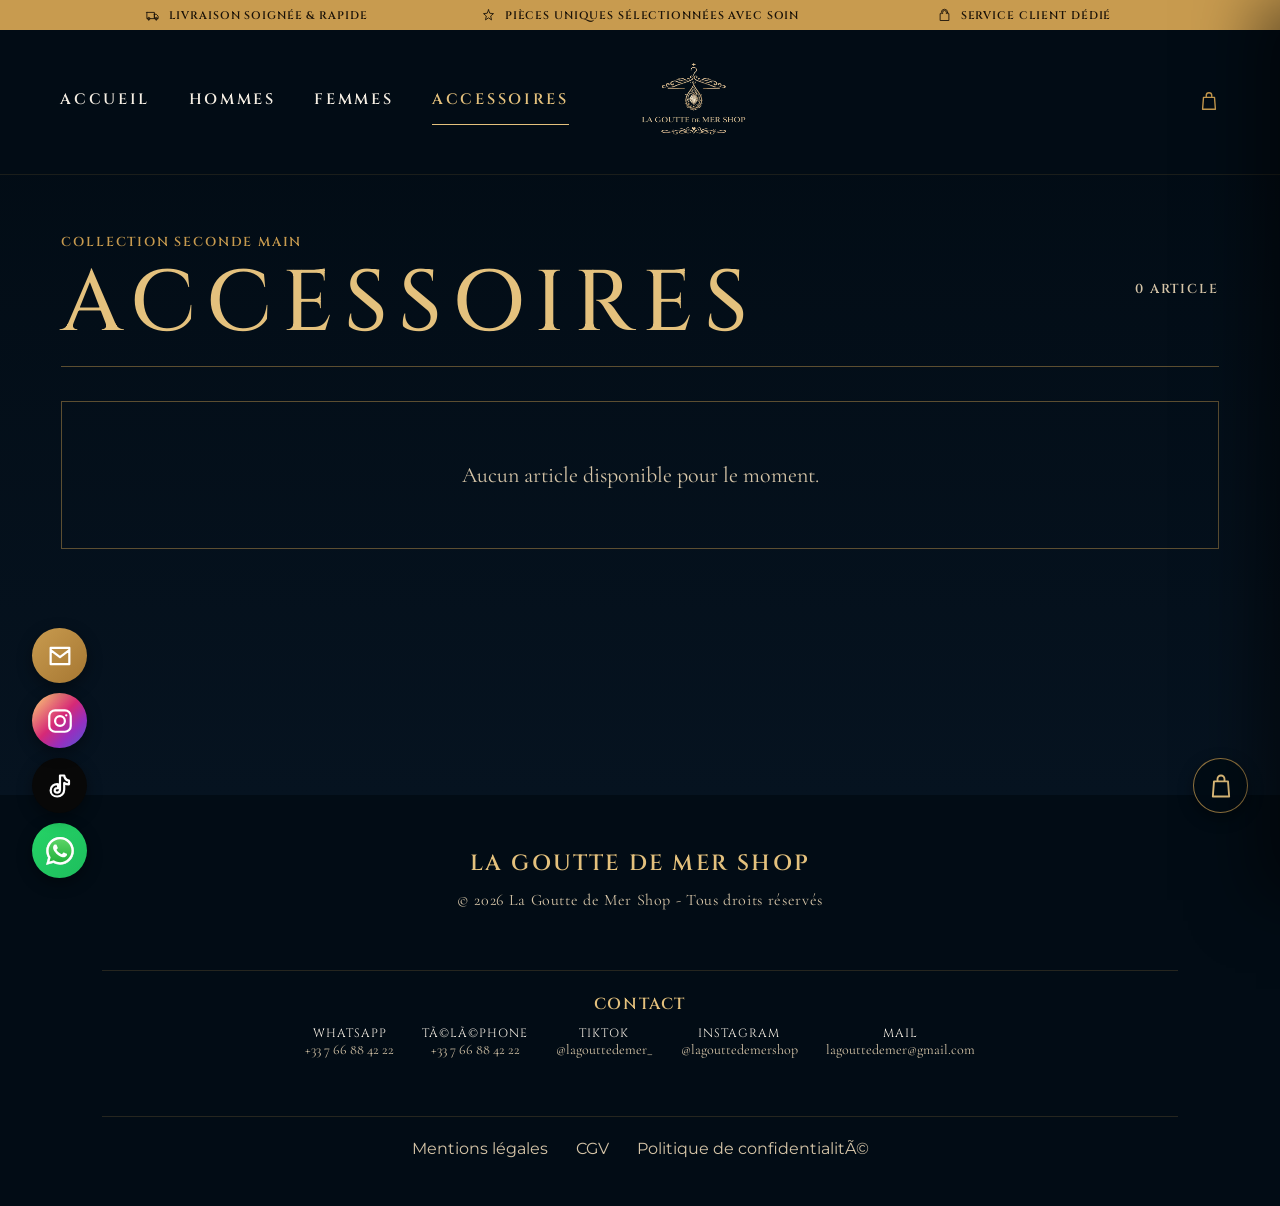
==== commit c56fb177: "téléphone enlevé" ====
--- a/accessoires.html
+++ b/accessoires.html
@@ -83,9 +83,9 @@
     <a href="https://www.tiktok.com/@lagouttedemer_" class="floating-contact floating-contact--tiktok" target="_blank" rel="noopener" aria-label="Suivre sur TikTok"><svg viewBox="0 0 24 24" aria-hidden="true"><path d="M15.6 3c.3 2.4 1.6 4 4.1 4.4v3.2c-1.5 0-2.8-.4-4.1-1.2v5.6c0 3.4-2.5 6-6 6-3.2 0-5.6-2.2-5.6-5.2 0-3.4 2.8-5.7 6.4-5.3v3.4c-1.6-.4-3 .4-3 1.8 0 1.2 1 2 2.2 2 1.4 0 2.4-.9 2.4-2.7V3h3.6Z"/></svg></a>
     <a href="https://www.instagram.com/lagouttedemershop/" class="floating-contact floating-contact--instagram" target="_blank" rel="noopener" aria-label="Suivre sur Instagram"><svg viewBox="0 0 24 24" aria-hidden="true"><path d="M7.8 2.8h8.4a5 5 0 0 1 5 5v8.4a5 5 0 0 1-5 5H7.8a5 5 0 0 1-5-5V7.8a5 5 0 0 1 5-5Zm4.2 5a4.2 4.2 0 1 0 0 8.4 4.2 4.2 0 0 0 0-8.4Zm5.3-.7h.1"/></svg></a>
     <a href="mailto:lagouttedemer@gmail.com" class="floating-contact floating-contact--mail" aria-label="Envoyer un email"><svg viewBox="0 0 24 24" aria-hidden="true"><path d="M4 5h16v14H4V5Zm0 2 8 6 8-6"/></svg></a>
-    <a href="tel:+33766884222" class="floating-contact floating-contact--call" aria-label="Appeler la boutique"><svg viewBox="0 0 24 24" aria-hidden="true"><path d="M6.6 10.8a15.1 15.1 0 0 0 6.6 6.6l2.2-2.2c.3-.3.7-.4 1.1-.3 1.2.4 2.4.6 3.7.6.6 0 1 .4 1 1V21c0 .6-.4 1-1 1C10.7 22 2 13.3 2 2c0-.6.4-1 1-1h3.5c.6 0 1 .4 1 1 0 1.3.2 2.5.6 3.7.1.4 0 .8-.3 1.1l-2.2 2.2Z"/></svg></a>
+    <!-- <a href="tel:+33766884222" class="floating-contact floating-contact--call" aria-label="Appeler la boutique"><svg viewBox="0 0 24 24" aria-hidden="true"><path d="M6.6 10.8a15.1 15.1 0 0 0 6.6 6.6l2.2-2.2c.3-.3.7-.4 1.1-.3 1.2.4 2.4.6 3.7.6.6 0 1 .4 1 1V21c0 .6-.4 1-1 1C10.7 22 2 13.3 2 2c0-.6.4-1 1-1h3.5c.6 0 1 .4 1 1 0 1.3.2 2.5.6 3.7.1.4 0 .8-.3 1.1l-2.2 2.2Z"/></svg></a> -->
     <script>
-        window.PRODUCTS_SOURCE_URL = "https://docs.google.com/spreadsheets/d/1tqC0MURptEfWWk4wJQWo8xMI-ToCadDEtjMugoOwTDQ/export?format=csv&gid=376933709";
+        window.PRODUCTS_SOURCE_URL = "https://docs.google.com/spreadsheets/d/1yZVWg-Ypzd2VtFE4tVf0XmVVvTqzgFu8TTq4KAyvsb0/export?format=csv&gid=1348794459";
     </script>
     <script src="assets/js/products.js?v=7"></script>
 </body>
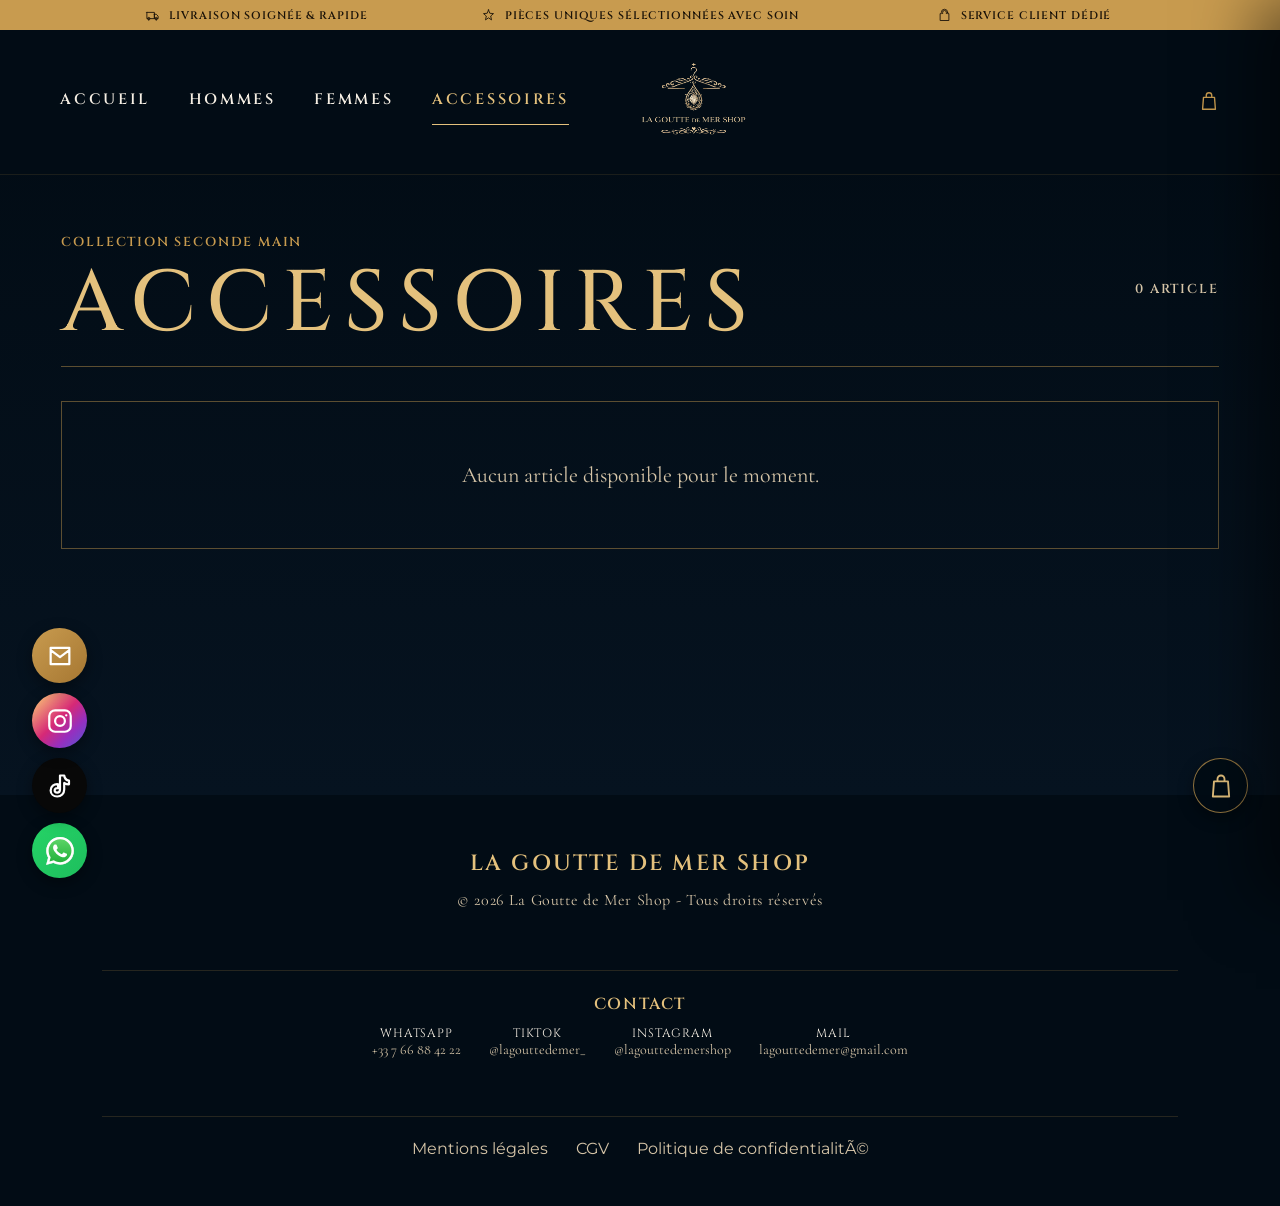
==== commit d33dee40: "tel 2" ====
--- a/accessoires.html
+++ b/accessoires.html
@@ -66,7 +66,7 @@
             <h3>Contact</h3>
             <nav class="footer-contact" aria-label="Moyens de contact">
                 <a href="https://wa.me/33766884222" target="_blank" rel="noopener"><span>WhatsApp</span><small>+33 7 66 88 42 22</small></a>
-                <a href="tel:+33766884222"><span>TÃ©lÃ©phone</span><small>+33 7 66 88 42 22</small></a>
+                <!-- <a href="tel:+33766884222"><span>Téléphone</span><small>+33 7 66 88 42 22</small></a> -->
                 <a href="https://www.tiktok.com/@lagouttedemer_" target="_blank" rel="noopener"><span>TikTok</span><small>@lagouttedemer_</small></a>
                 <a href="https://www.instagram.com/lagouttedemershop/" target="_blank" rel="noopener"><span>Instagram</span><small>@lagouttedemershop</small></a>
                 <a href="mailto:lagouttedemer@gmail.com"><span>Mail</span><small>lagouttedemer@gmail.com</small></a>
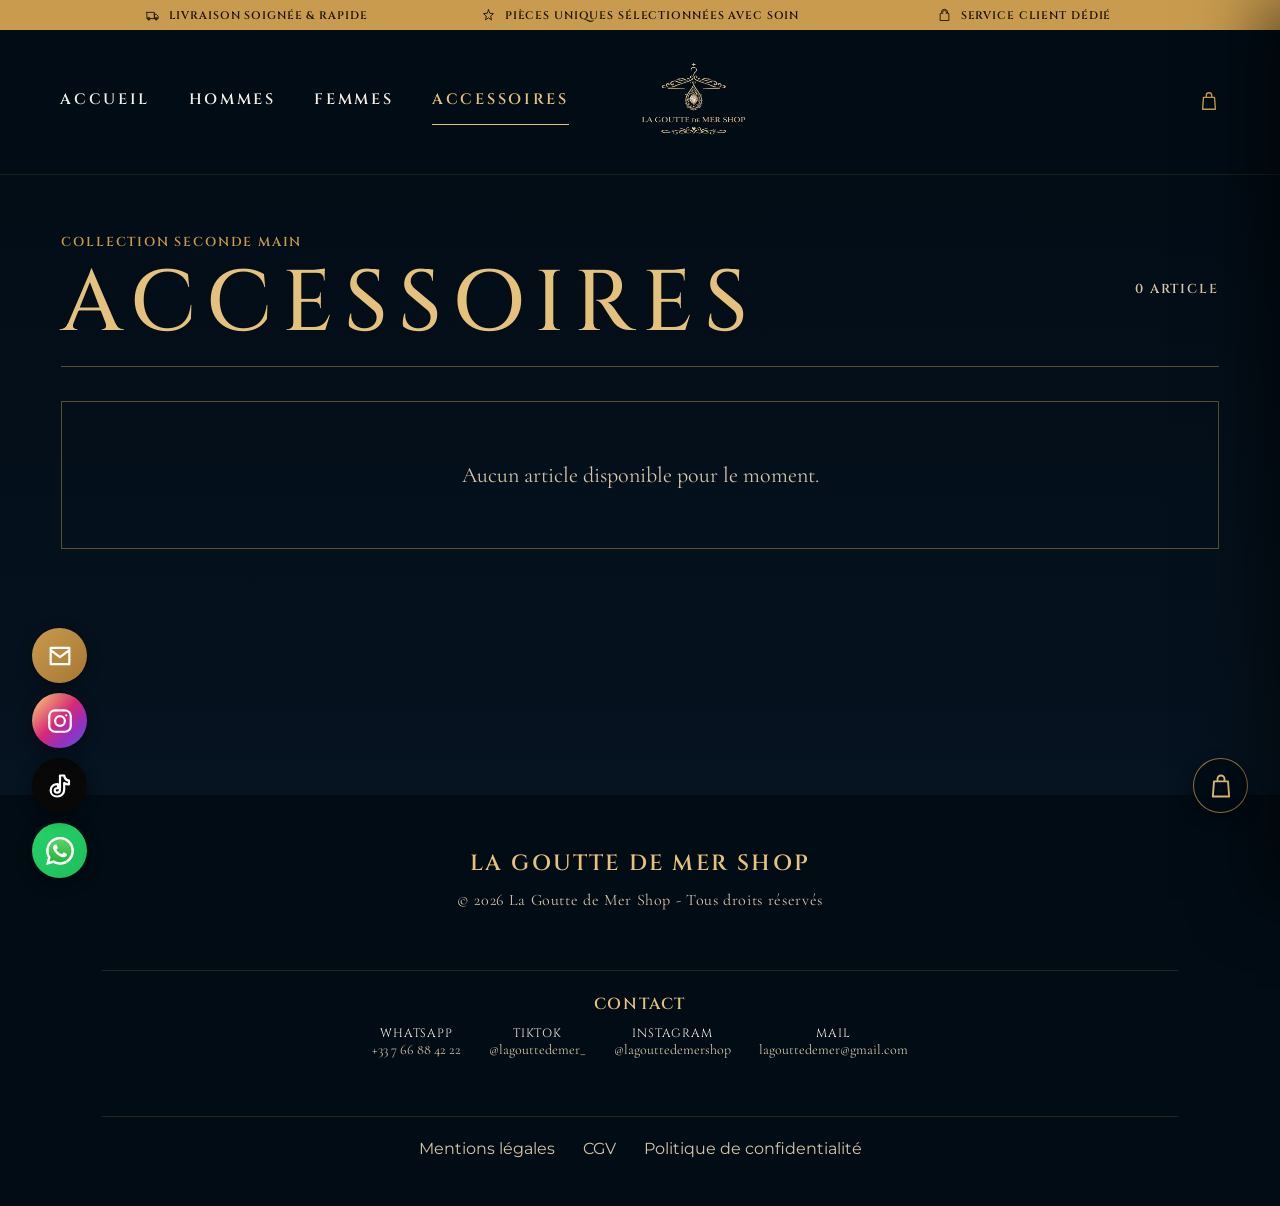
==== commit 2c4446d2: "fix encoding on catalog pages # Conflicts: #	femmes.html" ====
--- a/accessoires.html
+++ b/accessoires.html
@@ -4,10 +4,10 @@
     <meta charset="UTF-8">
     <meta name="viewport" content="width=device-width, initial-scale=1.0">
     <title>Accessoires vintage - La Goutte de Mer Shop</title>
-    <meta name="description" content="Accessoires de seconde main et piÃ¨ces vintage sÃ©lectionnÃ©s par La Goutte de Mer Shop, friperie en ligne basÃ©e Ã  Seysses prÃ¨s de Toulouse.">
+    <meta name="description" content="Accessoires de seconde main et pièces vintage sélectionnés par La Goutte de Mer Shop, friperie en ligne basée à Seysses près de Toulouse.">
     <meta name="keywords" content="accessoires vintage Toulouse, accessoires seconde main, friperie accessoires Toulouse, friperie Seysses, bijoux vintage Toulouse">
-    <meta property="og:title" content="Accessoires vintage prÃ¨s de Toulouse - La Goutte de Mer Shop">
-    <meta property="og:description" content="Accessoires de seconde main et piÃ¨ces vintage disponibles en ligne prÃ¨s de Toulouse.">
+    <meta property="og:title" content="Accessoires vintage près de Toulouse - La Goutte de Mer Shop">
+    <meta property="og:description" content="Accessoires de seconde main et pièces vintage disponibles en ligne près de Toulouse.">
     <meta property="og:type" content="website">
     <link rel="preconnect" href="https://fonts.googleapis.com">
     <link rel="preconnect" href="https://fonts.gstatic.com" crossorigin>
@@ -75,7 +75,7 @@
         <nav class="footer-band footer-legal" aria-label="Liens légaux">
             <a href="mentions-legales.html">Mentions légales</a>
             <a href="cgv.html">CGV</a>
-            <a href="confidentialite.html">Politique de confidentialitÃ©</a>
+            <a href="confidentialite.html">Politique de confidentialité</a>
         </nav>
     </footer>
 
